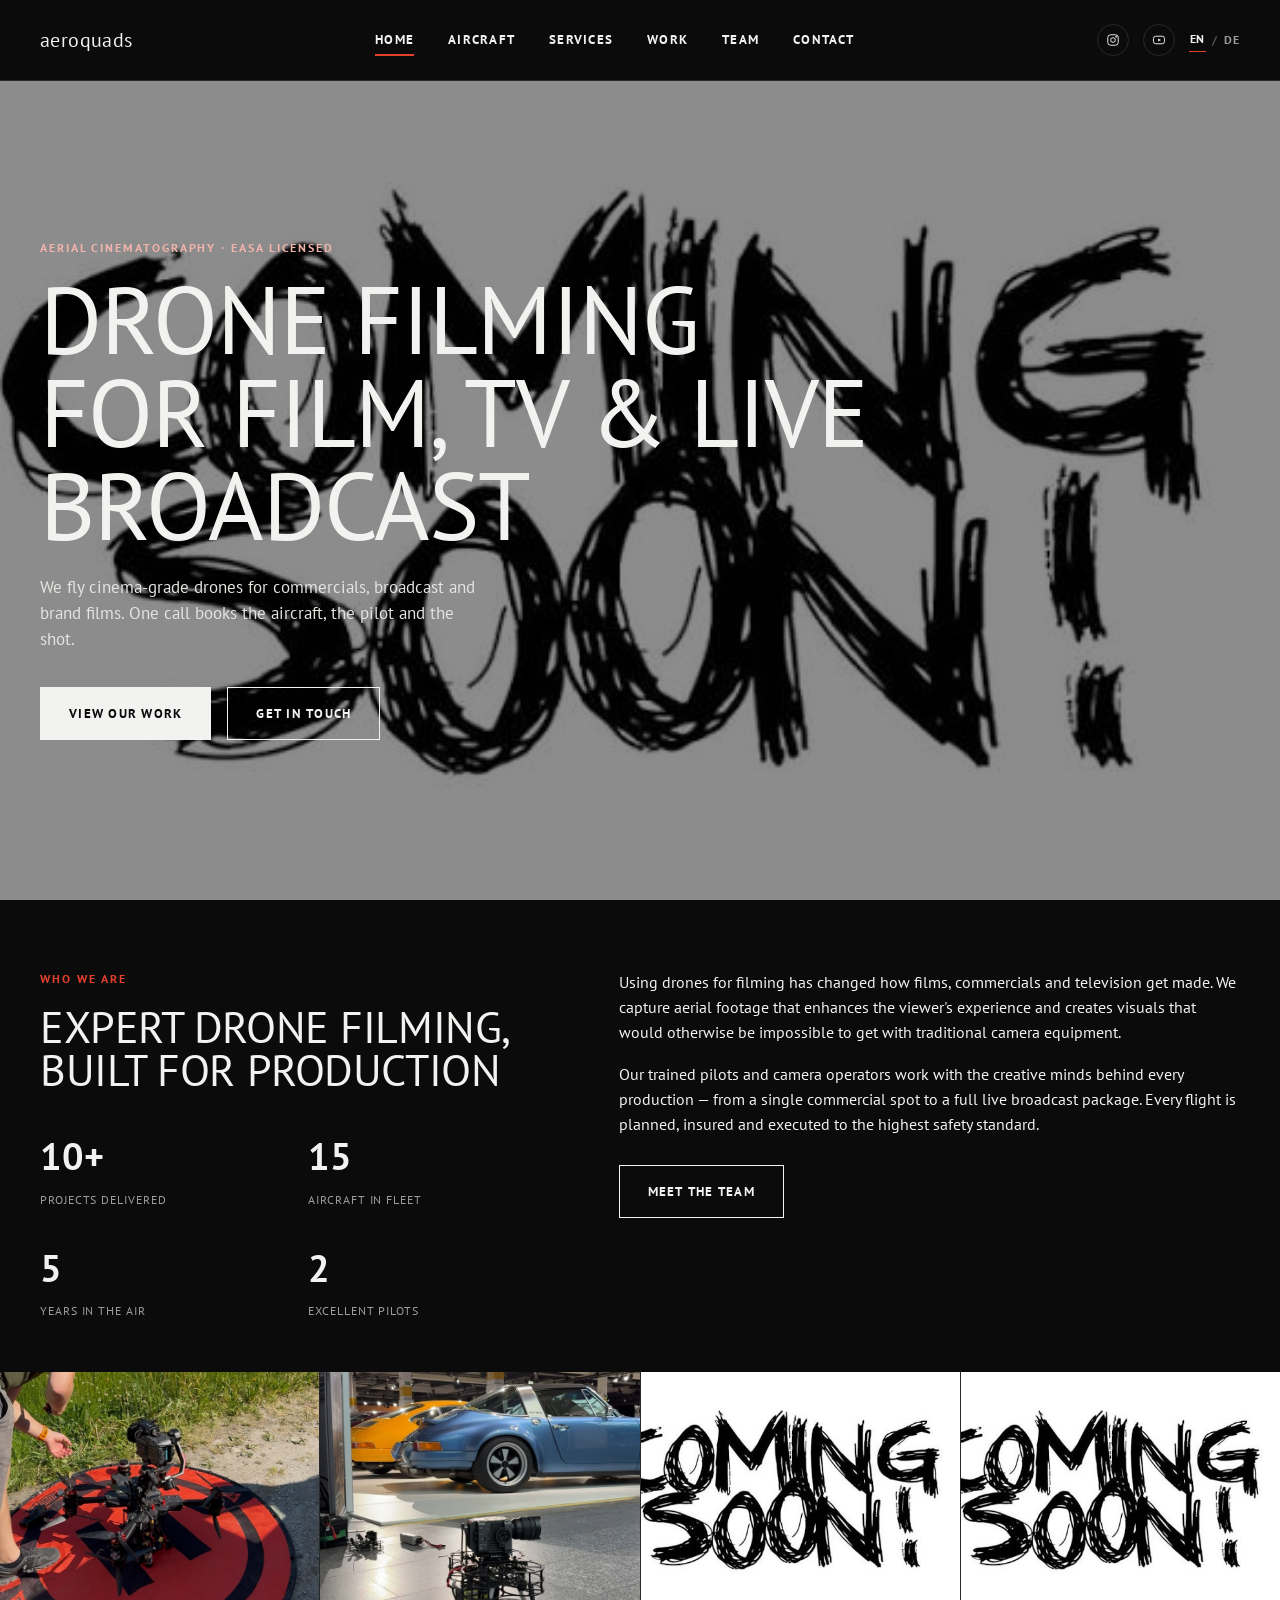
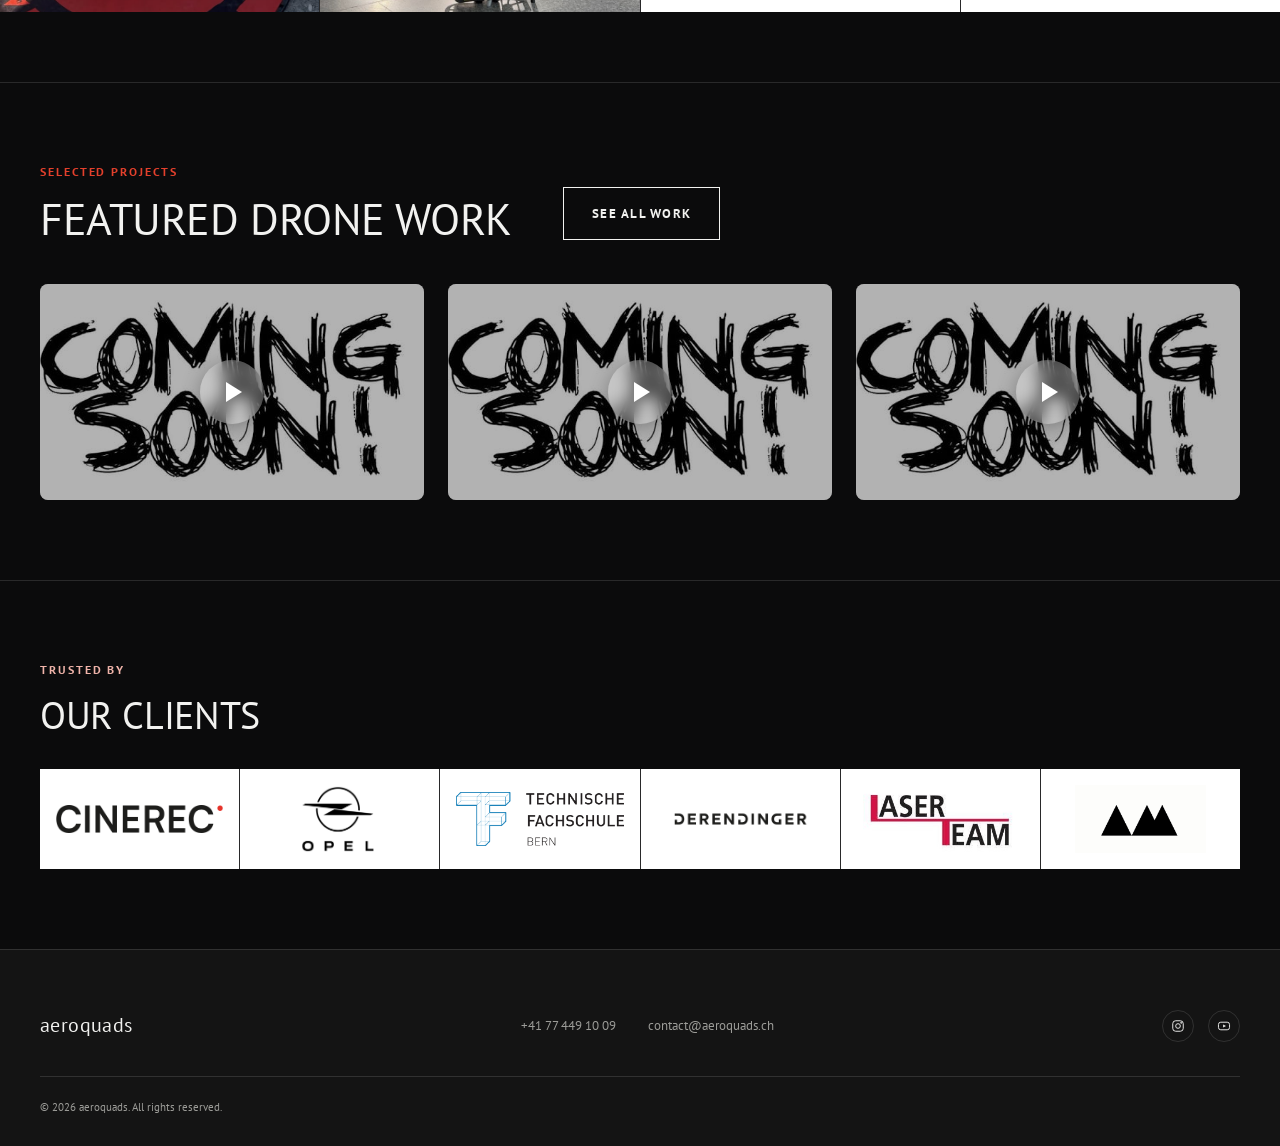
==== index.html @ 268b19a7 "Add files via upload" ====
<!DOCTYPE html>
<html lang="en">
<head>
<meta charset="UTF-8">
<meta name="viewport" content="width=device-width, initial-scale=1.0">
<title>aeroquads</title>
<!-- Fallback, falls JavaScript deaktiviert ist: leitet nach 0s auf Englisch weiter -->
<noscript><meta http-equiv="refresh" content="0; url=en/index.html"></noscript>
<link rel="preconnect" href="https://fonts.googleapis.com">
<link href="https://fonts.googleapis.com/css2?family=PT+Sans:wght@400;700&display=swap" rel="stylesheet">
<link rel="stylesheet" href="style.css">
<style>
  body{display:flex; align-items:center; justify-content:center; min-height:100vh;}
  .lp{text-align:center;}
  .lp .logo{font-size:26px; display:block; margin-bottom:40px;}
  .lp-choice{display:flex; gap:16px; justify-content:center; flex-wrap:wrap;}
</style>
</head>
<body>
  <div class="lp">
    <span class="logo">aeroquads</span>
    <div class="lp-choice">
      <a href="en/index.html" class="btn btn-solid">English</a>
      <a href="de/index.html" class="btn btn-outline">Deutsch</a>
    </div>
  </div>

  <script>
    /* Automatische Weiterleitung nach Browsersprache.
       HINWEIS: In WIX wird diese Datei normalerweise nicht gebraucht — dort legst du
       für /en/ und /de/ eigene WIX-Seiten an. Für die Vorschau hier ist es praktisch. */
    var lang = (navigator.language || navigator.userLanguage || 'en').toLowerCase();
    if (lang.indexOf('de') === 0) {
      window.location.replace('de/index.html');
    } else {
      window.location.replace('en/index.html');
    }
  </script>
</body>
</html>
---- style.css ----
/* =====================================================
   VANTAGE AERIAL — Shared Stylesheet
   Design tokens: Farben & Schriften hier zentral anpassen
   ===================================================== */
:root{
  --ink:#F2F2F0;         /* helle Schrift-/Vordergrundfarbe */
  --paper:#0B0B0C;       /* Seiten-Hintergrund, fast Schwarz */
  --fog:#9C9C98;         /* Grauton für Fließtext */
  --line:rgba(255,255,255,.12);   /* Trennlinie auf Dunkel */
  --line-dark:rgba(255,255,255,.12);
  --surface:#1A1A1A;     /* Karten- / Platzhalter-Hintergrund, dunkelgrau */
  --surface-2:#141414;   /* Footer / Kontrast-Panel, zwischen Seiten-Hintergrund und Surface */
  --dashed:rgba(255,255,255,.22); /* gestrichelte Platzhalter-Umrandung */
  --accent:#E4402C;      /* Broadcast-Rot — sparsam für CTA / aktive Zustände */
  /* Myriad Pro ist eine kommerzielle Adobe-Schrift und kann nicht per Google Fonts geladen werden.
     Ist sie auf dem Gerät des Besuchers installiert (z. B. via Adobe-Programme), wird sie automatisch
     verwendet. Sonst greift PT Sans als sehr ähnlicher, freier Web-Fallback. */
  --display:'Myriad Pro','Myriad Pro Regular','PT Sans',-apple-system,'Segoe UI',Helvetica,Arial,sans-serif;
  --head:'Myriad Pro','Myriad Pro Regular','PT Sans',-apple-system,'Segoe UI',Helvetica,Arial,sans-serif;
  --body:'Myriad Pro','Myriad Pro Regular','PT Sans',-apple-system,'Segoe UI',Helvetica,Arial,sans-serif;
  --maxw:1320px;
  --header-h:80px;
}

*{box-sizing:border-box; margin:0; padding:0;}
html{scroll-behavior:smooth;}
body{
  font-family:var(--body);
  color:var(--ink);
  background:var(--paper);
  line-height:1.55;
  -webkit-font-smoothing:antialiased;
}
img{max-width:100%; display:block;}
a{color:inherit; text-decoration:none;}
ul{list-style:none;}
button{font-family:inherit; cursor:pointer; background:none; border:none;}
.wrap{max-width:var(--maxw); margin:0 auto; padding:0 40px;}

@media (prefers-reduced-motion: reduce){ *{animation:none !important; transition:none !important;} }
:focus-visible{outline:2px solid var(--accent); outline-offset:3px;}

/* ---------- type helpers ---------- */
.eyebrow{
  font-family:var(--head); font-weight:600; font-size:12px;
  letter-spacing:.16em; text-transform:uppercase; color:var(--accent);
  margin-bottom:16px;
}
h1,h2,h3{font-family:var(--display); font-weight:400; text-transform:uppercase; letter-spacing:-.01em; line-height:.98;}
.section-head{max-width:680px; margin-bottom:56px;}
.section-head h2{font-size:clamp(32px,4.2vw,54px);}
.section-head p{color:var(--fog); font-size:16px; margin-top:18px; max-width:56ch;}
.page-hero{padding:calc(var(--header-h) + 60px) 0 70px; border-bottom:1px solid var(--line);}
.page-hero .eyebrow{margin-bottom:20px;}
.page-hero h1{font-size:clamp(38px,6vw,72px);}
.page-hero p{color:var(--fog); font-size:17px; max-width:56ch; margin-top:20px;}

section{padding:70px 0;}
section.tight{padding:80px 0;}
section.dark{background:var(--surface-2); color:var(--ink);}

/* =====================================================
   MEDIA PLACEHOLDER — Platzhalter für Foto/Video
   ===================================================== */
.placeholder{
  position:relative; width:100%; overflow:hidden;
  background:var(--surface);
  border:1px solid var(--line);
  display:flex; align-items:center; justify-content:center;
}
.placeholder.on-dark{background:var(--surface-2); border-color:var(--line-dark);}
.placeholder .ph-label{
  font-family:var(--head); font-size:11.5px; letter-spacing:.03em;
  color:var(--fog); text-align:center; padding:16px 20px;
  border:1px dashed var(--dashed); max-width:80%;
}
.placeholder.on-dark .ph-label{color:var(--fog); border-color:var(--dashed);}
.placeholder .ph-label b{display:block; color:var(--ink); font-weight:700; font-size:12.5px; margin-bottom:4px; text-transform:uppercase; letter-spacing:.04em;}
.placeholder.on-dark .ph-label b{color:var(--ink);}
.placeholder .rec{
  position:absolute; top:14px; left:14px; z-index:2;
  font-family:var(--head); font-size:10.5px; letter-spacing:.1em; font-weight:700;
  color:var(--paper); background:var(--ink); padding:5px 9px;
  display:flex; align-items:center; gap:6px;
}
.placeholder .rec::before{content:""; width:6px; height:6px; border-radius:50%; background:var(--accent); animation:pulse 1.6s infinite;}
@keyframes pulse{0%,100%{opacity:1;}50%{opacity:.2;}}

.play-btn{position:absolute; inset:0; display:flex; align-items:center; justify-content:center; z-index:2;}
.play-btn span{
  width:58px; height:58px; border-radius:50%; border:1.5px solid var(--ink);
  display:flex; align-items:center; justify-content:center;
  background:rgba(0,0,0,.35); transition:transform .2s ease, background .2s ease;
}
.play-btn span::before{content:""; width:0; height:0; border-top:9px solid transparent; border-bottom:9px solid transparent; border-left:14px solid var(--ink); margin-left:4px;}
.work-card:hover .play-btn span{transform:scale(1.08); background:var(--accent); border-color:var(--accent);}

/* =====================================================
   HEADER / NAV
   ===================================================== */
header{position:fixed; top:0; left:0; right:0; z-index:100; background:var(--paper); border-bottom:1px solid var(--line);}
.nav{display:flex; align-items:center; justify-content:space-between; height:var(--header-h);}
.logo{font-family:var(--display); font-size:20px; letter-spacing:.02em;}
.nav-links{display:flex; gap:34px;}
.nav-links a{
  font-family:var(--head); font-size:12.5px; font-weight:600; letter-spacing:.1em; text-transform:uppercase;
  padding:6px 0; position:relative; color:var(--ink);
}
.nav-links a::after{content:""; position:absolute; left:0; bottom:0; width:0; height:2px; background:var(--accent); transition:width .2s ease;}
.nav-links a:hover::after, .nav-links a.active::after{width:100%;}
.nav-social{display:flex; align-items:center; gap:14px;}
.lang-switch{display:flex; align-items:center; gap:6px; font-family:var(--head); font-size:12px; font-weight:700; letter-spacing:.04em;}
.lang-switch a{color:var(--fog); padding:2px 1px;}
.lang-switch a.active{color:var(--ink); border-bottom:1px solid var(--accent);}
.lang-switch a:hover{color:var(--ink);}
.lang-switch span{color:var(--line-dark); color:var(--fog); opacity:.5;}
.lang-switch-mobile{display:flex; gap:8px; padding:16px 0 4px; font-family:var(--head); font-size:12.5px; font-weight:600; letter-spacing:.04em;}
.lang-switch-mobile a{color:var(--fog);}
.lang-switch-mobile a.active{color:var(--ink);}
.lang-switch-mobile span{color:var(--fog); opacity:.5;}
.icon-btn{width:32px; height:32px; border:1px solid var(--line); border-radius:50%; display:flex; align-items:center; justify-content:center; color:var(--ink); transition:background .2s ease, color .2s ease, border-color .2s ease;}
.icon-btn:hover{background:var(--ink); color:var(--paper); border-color:var(--ink);}
.icon-btn svg{width:14px; height:14px;}
.burger{display:none; flex-direction:column; gap:5px; width:26px;}
.burger span{height:2px; background:var(--ink); display:block;}
.mobile-nav{display:none; flex-direction:column; padding-bottom:18px;}
.mobile-nav a{padding:10px 0; font-family:var(--head); font-weight:600; text-transform:uppercase; font-size:13px; letter-spacing:.08em; border-bottom:1px solid var(--line);}

/* =====================================================
   BUTTONS
   ===================================================== */
.btn{
  font-family:var(--head); font-weight:600; font-size:12.5px; letter-spacing:.1em; text-transform:uppercase;
  padding:16px 28px; display:inline-flex; align-items:center; gap:10px; border:1.5px solid var(--ink);
  transition:all .2s ease;
}
.btn-solid{background:var(--ink); color:var(--paper);}
.btn-solid:hover{background:var(--accent); border-color:var(--accent);}
.btn-outline{color:var(--ink);}
.btn-outline:hover{border-color:var(--accent); color:var(--accent);}

/* =====================================================
   HOME
   ===================================================== */
.hero{margin-top:var(--header-h); min-height:calc(100vh - var(--header-h)); display:flex; align-items:flex-end; position:relative;}
.hero .placeholder{position:absolute; inset:0; z-index:0; border:none;}
.hero::before{content:""; position:absolute; inset:0; background:linear-gradient(180deg, rgba(13,13,13,.15) 0%, rgba(13,13,13,.75) 100%); z-index:0;}
.hero-content{position:relative; z-index:1; color:var(--ink); padding-bottom:90px; width:100%;}
.hero-content .eyebrow{color:#F0B4AA;}
.hero-content h1{font-size:clamp(42px,7.4vw,104px); max-width:16ch;}
.hero-content p{color:#E4E4E1; font-size:17px; max-width:50ch; margin-top:22px;}
.hero-cta{display:flex; gap:16px; margin-top:34px; flex-wrap:wrap;}
.hero-content .btn-outline{color:var(--ink); border-color:var(--ink);}
.hero-content .btn-outline:hover{color:var(--accent); border-color:var(--accent);}

.hero-strip{display:grid; grid-template-columns:repeat(4,1fr); gap:1px; background:var(--line);}
.hero-strip .placeholder{aspect-ratio:4/3; border:none;}

.intro{display:grid; grid-template-columns:.9fr 1.1fr; gap:70px; align-items:start;}
.intro-stats{display:grid; grid-template-columns:1fr 1fr; gap:28px; margin-top:36px;}
.stat b{font-family:var(--display); font-size:38px; display:block;}
.stat span{font-family:var(--head); font-size:11.5px; letter-spacing:.08em; text-transform:uppercase; color:var(--fog);}

.work-preview-grid{display:grid; grid-template-columns:repeat(3,1fr); gap:24px;}

/* =====================================================
   AIRCRAFT
   ===================================================== */
.aircraft-layout{display:grid; grid-template-columns:1.05fr 1fr; gap:64px; align-items:start;}
.aircraft-list{display:flex; flex-direction:column; gap:12px;}
.aircraft-item{
  border:1px solid var(--line); padding:20px 22px; display:grid;
  grid-template-columns:84px 1fr auto; align-items:center; gap:20px; cursor:pointer;
  transition:border-color .2s ease, background .2s ease;
}
.aircraft-item:hover{border-color:var(--ink);}
.aircraft-item.active{border-color:var(--accent); background:rgba(228,64,44,.12);}
.aircraft-thumb{width:84px; height:60px; background:var(--surface); border:1px solid var(--line); display:flex; align-items:center; justify-content:center; font-family:var(--head); font-size:9px; color:var(--fog); text-align:center;}
.aircraft-name{font-family:var(--display); font-size:19px;}
.aircraft-tag{font-family:var(--head); font-size:11.5px; color:var(--fog); margin-top:4px; letter-spacing:.03em; text-transform:none;}
.aircraft-arrow{font-size:16px; color:var(--accent);}

.aircraft-detail{position:sticky; top:110px; border:1px solid var(--line); padding:30px;}
.aircraft-detail .ph-media{height:220px; margin-bottom:24px;}
.aircraft-detail h3{font-size:28px;}
.aircraft-role{font-family:var(--head); color:var(--accent); font-size:12px; letter-spacing:.06em; text-transform:uppercase; margin-top:8px; font-weight:600;}
.aircraft-detail p.desc{color:var(--fog); margin-top:16px; font-size:14.5px;}
.spec-table{margin-top:24px; border-top:1px solid var(--line);}
.spec-row{display:flex; justify-content:space-between; padding:13px 0; border-bottom:1px solid var(--line); font-size:13.5px;}
.spec-row span:first-child{color:var(--fog); text-transform:uppercase; letter-spacing:.04em; font-size:11.5px; font-weight:600;}

/* =====================================================
   SERVICES
   ===================================================== */
.services-list .service-row:first-child {border-top: none;padding-top: 0;}
.services-list{display:flex; flex-direction:column;}
.service-row{display:grid; grid-template-columns:1fr 1fr; gap:60px; align-items:center; padding:56px 0; border-top:1px solid var(--line);}
.services-list .service-row:last-child{border-bottom:1px solid var(--line);}
.service-row:nth-child(even) .service-media{order:2;}
.service-media{aspect-ratio:16/10;}
.service-index{font-family:var(--display); font-size:15px; color:var(--accent);}
.service-body h3{font-size:34px; margin-top:12px;}
.service-body p{color:var(--fog); margin-top:16px; font-size:15px; max-width:44ch;}

/* =====================================================
   WORK
   ===================================================== */
.work-filter{display:flex; gap:10px; flex-wrap:wrap; margin-bottom:44px;}
.filter-btn{
  font-family:var(--head); font-size:11.5px; font-weight:600; letter-spacing:.08em; text-transform:uppercase;
  padding:10px 18px; border:1px solid var(--line); color:var(--fog);
}
.filter-btn.active, .filter-btn:hover{border-color:var(--ink); color:var(--ink);}
.work-grid{display:grid; grid-template-columns:repeat(3,1fr); gap:28px;}
.work-card{cursor:pointer;}
.work-media{aspect-ratio:16/9;}
.work-meta{display:flex; justify-content:space-between; align-items:baseline; margin-top:14px;}
.work-meta h4{font-family:var(--display); font-size:16px;}
.work-meta span{font-family:var(--head); font-size:11px; color:var(--accent); text-transform:uppercase; letter-spacing:.05em; font-weight:600;}

.modal{position:fixed; inset:0; z-index:200; display:none; align-items:center; justify-content:center; background:rgba(13,13,13,.92); padding:32px;}
.modal.open{display:flex;}
.modal-inner{width:100%; max-width:980px;}
.modal-media{aspect-ratio:16/9;}
.modal-head{display:flex; justify-content:space-between; align-items:center; margin-bottom:16px;}
.modal-head h3{font-family:var(--display); font-size:18px; color:var(--ink);}
.modal-close{width:38px; height:38px; border:1px solid var(--line-dark); border-radius:50%; display:flex; align-items:center; justify-content:center; color:var(--ink); font-size:18px;}
.modal-close:hover{border-color:var(--accent); color:var(--accent);}

/* =====================================================
   TEAM
   ===================================================== */
.team-grid{display:grid; grid-template-columns:repeat(4,1fr); gap:28px;}
.team-photo{aspect-ratio:3/4; margin-bottom:16px;}
.team-card h4{font-family:var(--display); font-size:16px;}
.team-card span{font-family:var(--head); font-size:11.5px; color:var(--fog); letter-spacing:.02em;}

/* =====================================================
   CONTACT
   ===================================================== */
.contact-grid{display:grid; grid-template-columns:1fr 1.15fr; gap:70px;}
.contact-info .item{display:flex; gap:18px; padding:20px 0; border-bottom:1px solid var(--line);}
.contact-info .item .k{font-family:var(--head); font-size:11px; color:var(--accent); font-weight:700; letter-spacing:.06em; width:100px; flex:none; text-transform:uppercase;}
.contact-info .item .v{font-family:var(--display); font-size:16px; text-transform:none;}
.contact-info .item .v small{display:block; font-family:var(--body); color:var(--fog); font-size:13px; margin-top:5px; text-transform:none;}

form{display:flex; flex-direction:column; gap:18px;}
.field{display:flex; flex-direction:column; gap:8px;}
.field label{font-family:var(--head); font-size:11px; font-weight:600; letter-spacing:.08em; text-transform:uppercase; color:var(--fog);}
.field input, .field textarea{border:1px solid var(--line); padding:15px 16px; font-family:var(--body); font-size:14.5px; background:var(--surface); color:var(--ink);}

/* UPDATED FOCUS RULE */
.field input:focus, .field textarea:focus{
  outline: 2px solid var(--accent);
  outline-offset: 4px;
  border-color: var(--line);
  box-shadow: none;
}

.field textarea{resize:vertical; min-height:130px;}
.form-msg{font-family:var(--head); font-size:12.5px; color:var(--accent); display:none;}
.form-msg.show{display:block;}

/* =====================================================
   FOOTER
   ===================================================== */
footer{background:var(--surface-2); color:var(--ink); padding:60px 0 30px; border-top:1px solid var(--line);}
.footer-top{display:flex; justify-content:space-between; align-items:center; flex-wrap:wrap; gap:24px; padding-bottom:34px; border-bottom:1px solid var(--line-dark);}
.footer-top .logo{color:var(--ink);}
.footer-contact{display:flex; gap:32px; flex-wrap:wrap; font-family:var(--head); font-size:12.5px; color:var(--fog);}
.footer-contact a:hover{color:var(--ink);}
.footer-social{display:flex; gap:14px;}
footer .icon-btn{border-color:var(--line-dark); color:var(--ink);}
footer .icon-btn:hover{background:var(--accent); border-color:var(--accent); color:#FFFFFF;}
.footer-bottom{display:flex; justify-content:space-between; padding-top:22px; font-family:var(--head); font-size:11px; color:var(--fog); flex-wrap:wrap; gap:10px;}

/* =====================================================
   RESPONSIVE
   ===================================================== */
@media (max-width:980px){
  .nav-links{display:none;}
  .burger{display:flex;}
  .mobile-nav.open{display:flex;}
  .intro{grid-template-columns:1fr;}
  .aircraft-layout{grid-template-columns:1fr;}
  .aircraft-detail{position:static;}
  .service-row{grid-template-columns:1fr; gap:26px;}
  .service-row:nth-child(even) .service-media{order:0;}
  .work-grid, .work-preview-grid{grid-template-columns:repeat(2,1fr);}
  .team-grid{grid-template-columns:repeat(2,1fr);}
  .contact-grid{grid-template-columns:1fr;}
  .hero-strip{grid-template-columns:repeat(2,1fr);}
}
@media (max-width:560px){
  .wrap{padding:0 22px;}
  section{padding:70px 0;}
  .page-hero{padding:calc(var(--header-h) + 40px) 0 50px;}
  .work-grid, .team-grid, .work-preview-grid{grid-template-columns:1fr;}
  .footer-top, .footer-bottom{flex-direction:column; align-items:flex-start;}
  .intro-stats{grid-template-columns:1fr 1fr;}
}
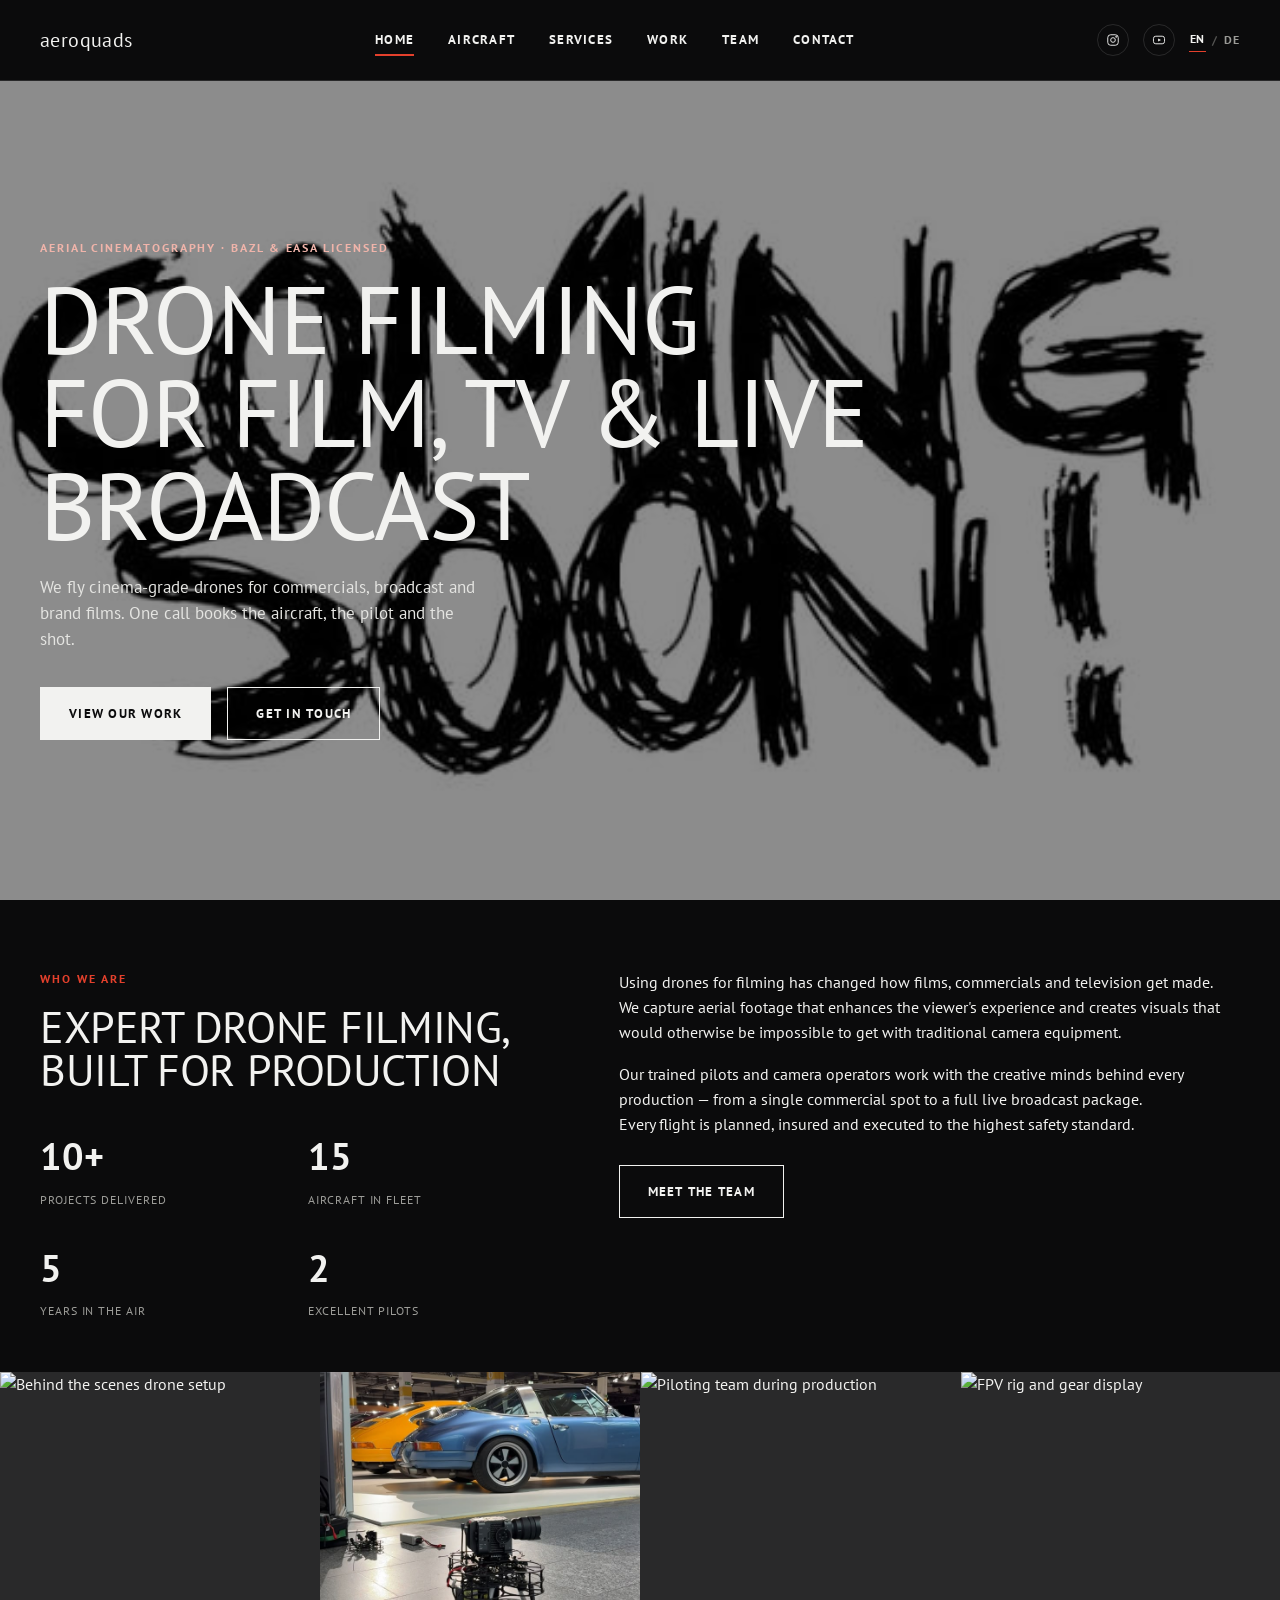
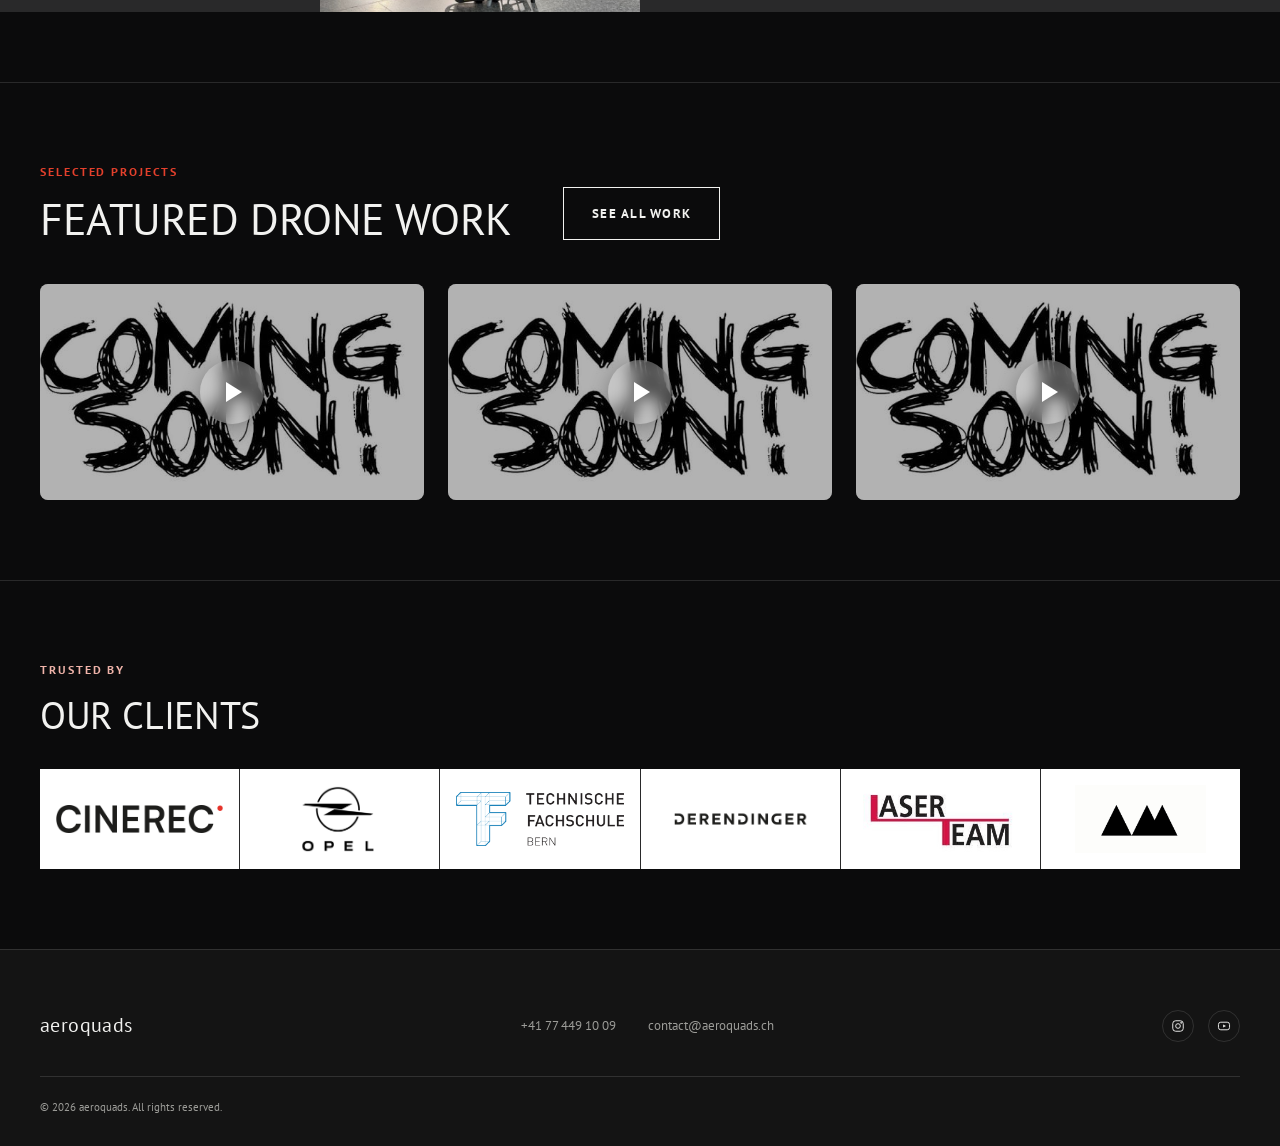
==== commit a7657f10: "Add files via upload" ====
--- a/index.html
+++ b/index.html
@@ -3,38 +3,293 @@
 <head>
 <meta charset="UTF-8">
 <meta name="viewport" content="width=device-width, initial-scale=1.0">
-<title>aeroquads</title>
-<!-- Fallback, falls JavaScript deaktiviert ist: leitet nach 0s auf Englisch weiter -->
-<noscript><meta http-equiv="refresh" content="0; url=en/index.html"></noscript>
+<title>aeroquads — Aerial Cinematography</title>
 <link rel="preconnect" href="https://fonts.googleapis.com">
 <link href="https://fonts.googleapis.com/css2?family=PT+Sans:wght@400;700&display=swap" rel="stylesheet">
-<link rel="stylesheet" href="style.css">
-<style>
-  body{display:flex; align-items:center; justify-content:center; min-height:100vh;}
-  .lp{text-align:center;}
-  .lp .logo{font-size:26px; display:block; margin-bottom:40px;}
-  .lp-choice{display:flex; gap:16px; justify-content:center; flex-wrap:wrap;}
-</style>
+<link rel="stylesheet" href="../style.css">
 </head>
 <body>
-  <div class="lp">
-    <span class="logo">aeroquads</span>
-    <div class="lp-choice">
-      <a href="en/index.html" class="btn btn-solid">English</a>
-      <a href="de/index.html" class="btn btn-outline">Deutsch</a>
-    </div>
-  </div>
-
-  <script>
-    /* Automatische Weiterleitung nach Browsersprache.
-       HINWEIS: In WIX wird diese Datei normalerweise nicht gebraucht — dort legst du
-       für /en/ und /de/ eigene WIX-Seiten an. Für die Vorschau hier ist es praktisch. */
-    var lang = (navigator.language || navigator.userLanguage || 'en').toLowerCase();
-    if (lang.indexOf('de') === 0) {
-      window.location.replace('de/index.html');
+
+<header id="siteHeader">
+  <div class="wrap nav">
+    <a href="index.html" class="logo">aeroquads</a>
+    <nav class="nav-links">
+      <a href="index.html" class="active">Home</a>
+      <a href="aircraft.html">Aircraft</a>
+      <a href="services.html">Services</a>
+      <a href="work.html">Work</a>
+      <a href="team.html">Team</a>
+      <a href="contact.html">Contact</a>
+    </nav>
+    <div class="nav-social">
+      <a class="icon-btn" href="https://www.instagram.com/aeroquads/" target="_blank" rel="noopener" aria-label="Instagram">
+        <svg viewBox="0 0 24 24" fill="none" stroke="currentColor" stroke-width="1.6"><rect x="3" y="3" width="18" height="18" rx="5"/><circle cx="12" cy="12" r="4"/><circle cx="17.5" cy="6.5" r="1"/></svg>
+      </a>
+      <a class="icon-btn" href="https://youtube.com/channel/UC-ukxXN-jF7cWX2qO4B5uZw" target="_blank" rel="noopener" aria-label="YouTube">
+        <svg viewBox="0 0 24 24" fill="none" stroke="currentColor" stroke-width="1.6"><rect x="2.5" y="5.5" width="19" height="13" rx="4"/><path d="M10.5 9.5l5 2.5-5 2.5z" fill="currentColor" stroke="none"/></svg>
+      </a>
+      <div class="lang-switch">
+        <a href="../en/index.html" class="active">EN</a><span>/</span><a href="../de/index.html">DE</a>
+      </div>
+      <button class="burger" id="burgerBtn" aria-label="Open menu"><span></span><span></span><span></span></button>
+    </div>
+  </div>
+  <nav class="wrap mobile-nav" id="mobileNav">
+    <a href="index.html">Home</a>
+    <a href="aircraft.html">Aircraft</a>
+    <a href="services.html">Services</a>
+    <a href="work.html">Work</a>
+    <a href="team.html">Team</a>
+    <a href="contact.html">Contact</a>
+    <div class="lang-switch-mobile"><a href="../en/index.html" class="active">English</a><span>/</span><a href="../de/index.html">Deutsch</a></div>
+</nav>
+</header>
+
+<!-- ===================== HERO ===================== -->
+<section class="hero" style="position: relative; overflow: hidden;">
+  <video 
+    autoplay 
+    muted 
+    loop 
+    playsinline 
+    poster="../media/index/coming_soon.jpg" 
+    style="position: absolute; top: 0; left: 0; width: 100%; height: 100%; object-fit: cover; z-index: 1;"
+  >
+    <source src="../media/index/test_video.mp4" type="video/mp4">
+    Your browser does not support the video tag.
+  </video>
+
+  <div style="position: absolute; inset: 0; background: rgba(0, 0, 0, 0.45); z-index: 2;"></div>
+
+  <div class="wrap hero-content" style="position: relative; z-index: 3;">
+    <div class="eyebrow">Aerial Cinematography · BAZL & EASA Licensed</div>
+    <h1>Drone Filming for Film, TV &amp; Live Broadcast</h1>
+    <p>We fly cinema-grade drones for commercials, broadcast and brand films. One call books the aircraft, the pilot and the shot.</p>
+    <div class="hero-cta">
+      <a href="work.html" class="btn btn-solid">View Our Work</a>
+      <a href="contact.html" class="btn btn-outline">Get In Touch</a>
+    </div>
+  </div>
+</section>
+
+<!-- 70px spacing top/bottom with a section line matching the rest of the site -->
+<!--div style="margin: 35px 0; border-top: 1px solid var(--line);"></div>-->
+
+<!-- ===================== INTRO ===================== -->
+<section>
+  <div class="wrap intro">
+    <div>
+      <div class="eyebrow">Who We Are</div>
+      <h2 style="font-size:clamp(28px,3.6vw,44px);">Expert Drone Filming, Built For Production</h2>
+      <div class="intro-stats">
+        <div class="stat"><b>10+</b><span>Projects Delivered</span></div>
+        <div class="stat"><b>15</b><span>Aircraft In Fleet</span></div>
+        <div class="stat"><b>5</b><span>Years In The Air</span></div>
+        <div class="stat"><b>2</b><span>Excellent Pilots</span></div>
+      </div>
+    </div>
+    <div>
+      <p>Using drones for filming has changed how films, commercials and television get made.<br>We capture aerial footage that enhances the viewer's experience and creates visuals that would otherwise be impossible to get with traditional camera equipment.</p>
+      <p style="margin-top:18px;">Our trained pilots and camera operators work with the creative minds behind every production — from a single commercial spot to a full live broadcast package. <br>Every flight is planned, insured and executed to the highest safety standard.</p>
+      <a href="team.html" class="btn btn-outline" style="margin-top:28px;">Meet The Team</a>
+    </div>
+  </div>
+
+  <div style="margin: 50px 0;"></div>
+
+  <div class="hero-strip">
+  <!-- BTS Photo 1 -->
+  <div class="hero-strip-item" style="aspect-ratio: 4/3; overflow: hidden; position: relative;">
+    <img 
+      src="../media/index/bts_derendinger_2.jpeg" "
+      alt="Behind the scenes drone setup" 
+      style="width: 100%; height: 100%; object-fit: cover; object-position: 100% 62%; display: block;"
+    >
+  </div>
+
+  <!-- BTS Photo 2 -->
+  <div class="hero-strip-item" style="aspect-ratio: 4/3; overflow: hidden; position: relative;">
+    <img 
+      src="../media/index/bts_auto_zürich.jpeg" 
+      alt="FPV drone in action on set" 
+      style="width: 100%; height: 100%; object-fit: cover; object-position: 100% 52%; display: block;"
+    >
+  </div>
+
+  <!-- BTS Photo 3 -->
+  <div class="hero-strip-item" style="aspect-ratio: 4/3; overflow: hidden; position: relative;">
+    <img 
+      src="../media/index/bts_opel.jpeg" 
+      alt="Piloting team during production" 
+      style="width: 100%; height: 100%; object-fit: cover; object-position: 100% 50%; display: block;"
+    >
+  </div>
+
+  <!-- BTS Photo 4 -->
+  <div class="hero-strip-item" style="aspect-ratio: 4/3; overflow: hidden; position: relative;">
+    <img 
+      src="../media/index/bts_tfbern.jpeg" 
+      alt="FPV rig and gear display" 
+      style="width: 100%; height: 100%; object-fit: cover; object-position: 100% 65%; display: block;"
+    >
+  </div>
+</div>
+</section>
+
+<!-- ===================== FEATURED WORK ===================== -->
+<section class="tight" style="border-top:1px solid var(--line);">
+  <div class="wrap">
+    <div class="section-head" style="display:flex; justify-content:space-between; align-items:flex-end; flex-wrap:wrap; gap:20px; margin-bottom:44px;">
+      <div>
+        <div class="eyebrow">Selected Projects</div>
+        <h2 style="font-size:clamp(28px,3.6vw,44px);">Featured Drone Work</h2>
+      </div>
+      <a href="work.html" class="btn btn-outline">See All Work</a>
+    </div>
+
+    <div class="work-preview-grid">
+      
+      <!-- Video Item 1 -->
+      <div class="video-card" style="aspect-ratio: 16/9; position: relative; overflow: hidden; background: #000; border-radius: 8px; cursor: pointer;">
+        <video 
+          playsinline 
+          preload="metadata" 
+          poster="../media/index/coming_soon.jpg" 
+          style="width: 100%; height: 100%; object-fit: cover; display: block;"
+          onclick="toggleVideo(this)"
+          onplay="this.setAttribute('controls', 'controls'); this.parentElement.querySelector('.play-overlay').style.opacity = '0';"
+          onpause="if(!this.seeking){ this.removeAttribute('controls'); this.parentElement.querySelector('.play-overlay').style.opacity = '1'; }"
+        >
+          <source src="../media/index/test_video.mp4" type="video/mp4">
+          Your browser does not support the video tag.
+        </video>
+        
+        <!-- Play Button Overlay -->
+        <div class="play-overlay" onclick="toggleVideo(this.previousElementSibling)" style="position: absolute; inset: 0; display: flex; align-items: center; justify-content: center; background: rgba(0, 0, 0, 0.3); transition: opacity 0.3s ease; pointer-events: none;">
+          <div style="width: 64px; height: 64px; border-radius: 50%; background: rgba(255, 255, 255, 0.25); backdrop-filter: blur(8px); display: flex; align-items: center; justify-content: center; box-shadow: 0 4px 20px rgba(0,0,0,0.3);">
+            <div style="width: 0; height: 0; border-top: 10px solid transparent; border-bottom: 10px solid transparent; border-left: 16px solid #ffffff; margin-left: 4px;"></div>
+          </div>
+        </div>
+      </div>
+
+      <!-- Video Item 2 -->
+      <div class="video-card" style="aspect-ratio: 16/9; position: relative; overflow: hidden; background: #000; border-radius: 8px; cursor: pointer;">
+        <video 
+          playsinline 
+          preload="metadata" 
+          poster="../media/index/coming_soon.jpg" 
+          style="width: 100%; height: 100%; object-fit: cover; display: block;"
+          onclick="toggleVideo(this)"
+          onplay="this.setAttribute('controls', 'controls'); this.parentElement.querySelector('.play-overlay').style.opacity = '0';"
+          onpause="if(!this.seeking){ this.removeAttribute('controls'); this.parentElement.querySelector('.play-overlay').style.opacity = '1'; }"
+        >
+          <source src="../media/index/test_video.mp4" type="video/mp4">
+          Your browser does not support the video tag.
+        </video>
+        
+        <!-- Play Button Overlay -->
+        <div class="play-overlay" onclick="toggleVideo(this.previousElementSibling)" style="position: absolute; inset: 0; display: flex; align-items: center; justify-content: center; background: rgba(0, 0, 0, 0.3); transition: opacity 0.3s ease; pointer-events: none;">
+          <div style="width: 64px; height: 64px; border-radius: 50%; background: rgba(255, 255, 255, 0.25); backdrop-filter: blur(8px); display: flex; align-items: center; justify-content: center; box-shadow: 0 4px 20px rgba(0,0,0,0.3);">
+            <div style="width: 0; height: 0; border-top: 10px solid transparent; border-bottom: 10px solid transparent; border-left: 16px solid #ffffff; margin-left: 4px;"></div>
+          </div>
+        </div>
+      </div>
+
+      <!-- Video Item 3 -->
+      <div class="video-card" style="aspect-ratio: 16/9; position: relative; overflow: hidden; background: #000; border-radius: 8px; cursor: pointer;">
+        <video 
+          playsinline 
+          preload="metadata" 
+          poster="../media/index/coming_soon.jpg" 
+          style="width: 100%; height: 100%; object-fit: cover; display: block;"
+          onclick="toggleVideo(this)"
+          onplay="this.setAttribute('controls', 'controls'); this.parentElement.querySelector('.play-overlay').style.opacity = '0';"
+          onpause="if(!this.seeking){ this.removeAttribute('controls'); this.parentElement.querySelector('.play-overlay').style.opacity = '1'; }"
+        >
+          <source src="../media/index/test_video.mp4" type="video/mp4">
+          Your browser does not support the video tag.
+        </video>
+        
+        <!-- Play Button Overlay -->
+        <div class="play-overlay" onclick="toggleVideo(this.previousElementSibling)" style="position: absolute; inset: 0; display: flex; align-items: center; justify-content: center; background: rgba(0, 0, 0, 0.3); transition: opacity 0.3s ease; pointer-events: none;">
+          <div style="width: 64px; height: 64px; border-radius: 50%; background: rgba(255, 255, 255, 0.25); backdrop-filter: blur(8px); display: flex; align-items: center; justify-content: center; box-shadow: 0 4px 20px rgba(0,0,0,0.3);">
+            <div style="width: 0; height: 0; border-top: 10px solid transparent; border-bottom: 10px solid transparent; border-left: 16px solid #ffffff; margin-left: 4px;"></div>
+          </div>
+        </div>
+      </div>
+
+    </div>
+  </div>
+</section>
+
+<script>
+  function toggleVideo(videoEl) {
+    if (videoEl.paused) {
+      videoEl.play();
     } else {
-      window.location.replace('en/index.html');
+      videoEl.pause();
     }
-  </script>
+  }
+</script>
+
+<!-- ===================== CLIENTS ===================== -->
+<section class="tight" style="border-top:1px solid var(--line);">
+  <div class="wrap">
+    <div class="eyebrow" style="color:#F0B4AA;">Trusted By</div>
+    <h2 style="font-size:clamp(26px,3vw,38px); margin-bottom:36px;">Our Clients</h2>
+    
+    <div style="display:grid; grid-template-columns:repeat(6,1fr); gap:1px; background:var(--line-dark);">
+      <!-- Replace src with your image path or URL -->
+      <div class="logo-item" style="aspect-ratio:2/1; background: #ffffff; display: flex; align-items: center; justify-content: center; padding: 16px;">
+        <img src="../media/index/clients_cinerec_logo.png" alt="Cinerec" style="max-width: 100%; max-height: 100%; object-fit: contain;">
+      </div>
+
+      <div class="logo-item" style="aspect-ratio:2/1; background: #ffffff; display: flex; align-items: center; justify-content: center; padding: 16px;">
+        <img src="../media/index/clients_opel.jpg" alt="Opel" style="max-width: 100%; max-height: 100%; object-fit: contain;">
+      </div>
+
+      <div class="logo-item" style="aspect-ratio:2/1; background: #ffffff; display: flex; align-items: center; justify-content: center; padding: 16px;">
+        <img src="../media/index/clients_tfbern.png" alt="TF Bern" style="max-width: 100%; max-height: 100%; object-fit: contain;">
+      </div>
+
+      <div class="logo-item" style="aspect-ratio:2/1; background: #ffffff; display: flex; align-items: center; justify-content: center; padding: 16px;">
+        <img src="../media/index/clients_derendinger.png" alt="Derendinger" style="max-width: 100%; max-height: 100%; object-fit: contain;">
+      </div>
+
+      <div class="logo-item" style="aspect-ratio:2/1; background: #ffffff; display: flex; align-items: center; justify-content: center; padding: 16px;">
+        <img src="../media/index/clients_laserteam.jpg" alt="LaserTeam" style="max-width: 100%; max-height: 100%; object-fit: contain;">
+      </div>
+
+      <div class="logo-item" style="aspect-ratio:2/1; background: #ffffff; display: flex; align-items: center; justify-content: center; padding: 16px;">
+        <img src="../media/index/clients_melgar.png" alt="Melgar" style="max-width: 100%; max-height: 100%; object-fit: contain;">
+      </div>
+    </div>
+  </div>
+</section>
+
+<footer>
+  <div class="wrap">
+    <div class="footer-top">
+      <a href="index.html" class="logo">aeroquads</a>
+      <div class="footer-contact">
+        <a href="tel:+41774491009">+41 77 449 10 09</a>
+        <a href="mailto:contact@aeroquads.ch">contact@aeroquads.ch</a>
+      </div>
+      <div class="footer-social">
+        <a class="icon-btn" href="https://www.instagram.com/aeroquads/" target="_blank" rel="noopener" aria-label="Instagram">
+          <svg viewBox="0 0 24 24" fill="none" stroke="currentColor" stroke-width="1.6"><rect x="3" y="3" width="18" height="18" rx="5"/><circle cx="12" cy="12" r="4"/><circle cx="17.5" cy="6.5" r="1"/></svg>
+        </a>
+        <a class="icon-btn" href="https://youtube.com/channel/UC-ukxXN-jF7cWX2qO4B5uZw" target="_blank" rel="noopener" aria-label="YouTube">
+          <svg viewBox="0 0 24 24" fill="none" stroke="currentColor" stroke-width="1.6"><rect x="2.5" y="5.5" width="19" height="13" rx="4"/><path d="M10.5 9.5l5 2.5-5 2.5z" fill="currentColor" stroke="none"/></svg>
+        </a>
+      </div>
+    </div>
+    <div class="footer-bottom">
+      <span id="year"></span>
+    </div>
+  </div>
+</footer>
+
+<script src="../script.js"></script>
 </body>
 </html>
